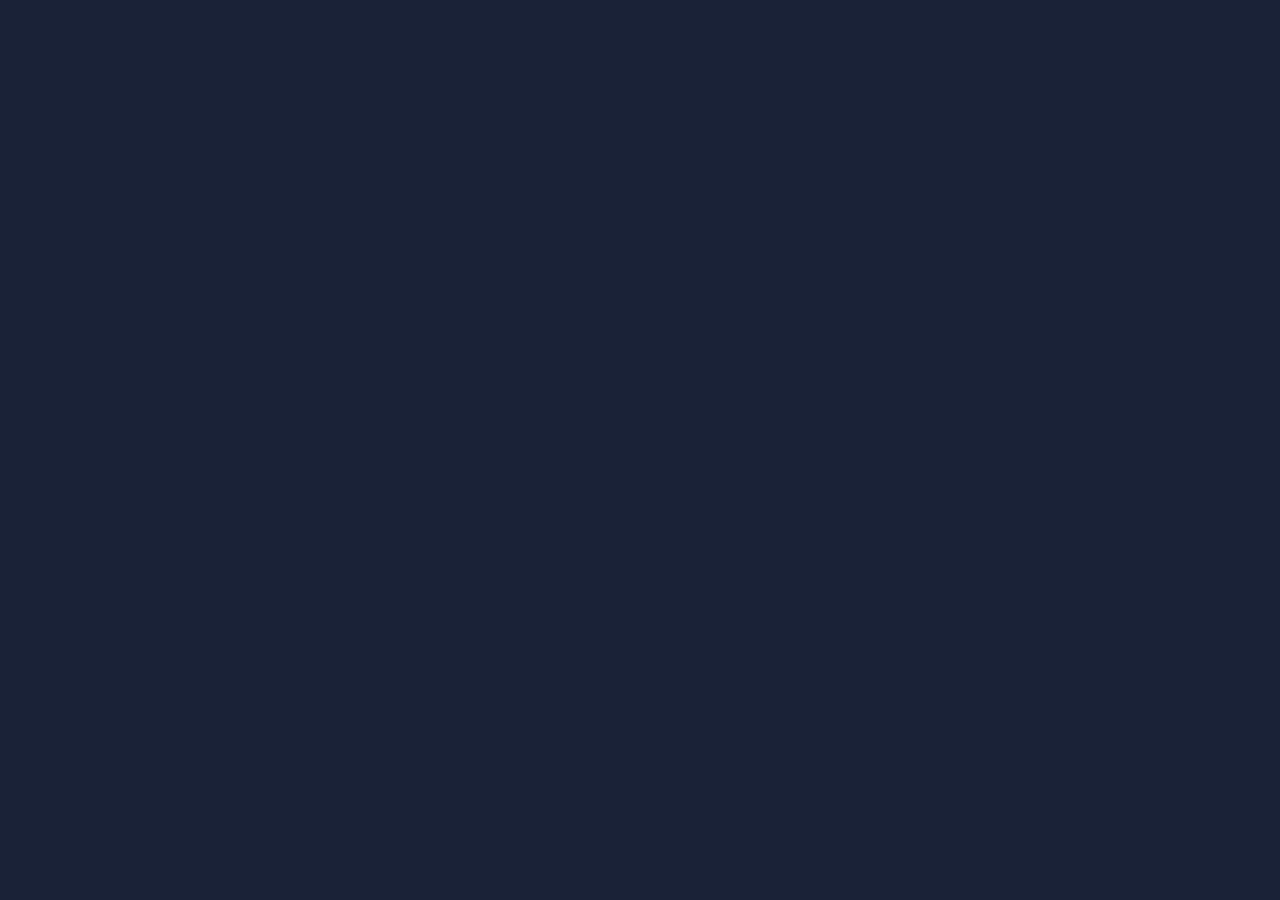
==== index.html @ cc8d0c23 "Add files via upload" ====
<!DOCTYPE html>
<html lang="en">
<head>
    <meta charset="UTF-8">
    <title>High Stakes Showdown Pro</title>
    <script src="https://cdnjs.cloudflare.com/ajax/libs/react/17.0.2/umd/react.development.js"></script>
    <script src="https://cdnjs.cloudflare.com/ajax/libs/react-dom/17.0.2/umd/react-dom.development.js"></script>
    <script src="https://cdnjs.cloudflare.com/ajax/libs/babel-standalone/6.26.0/babel.min.js"></script>
    <style>
        html, body {
            overflow: hidden;
            height: 100%;
            margin: 0;
            padding: 0;
        }
        body {
            font-family: 'Arial', sans-serif;
            background-color: #1a2238;
            color: #e0e0ff;
            display: flex;
            justify-content: center;
            align-items: center;
            min-height: 100vh;
            padding: 20px;
            box-sizing: border-box;
        }
        .game-container {
            background-color: #253659;
            border-radius: 20px;
            padding: 30px;
            width: 1000px;
            max-height: 90vh;
            box-shadow: 0 15px 30px rgba(0,0,0,0.4);
            position: relative;
            overflow: hidden;
        }
        .card-stack {
            display: flex;
            position: relative;
            height: 180px;
            margin: 10px 0;
        }
        .card {
            width: 120px;
            height: 180px;
            background-color: white;
            border-radius: 15px;
            display: flex;
            flex-direction: column;
            justify-content: center;
            align-items: center;
            color: black;
            font-size: 28px;
            font-weight: bold;
            box-shadow: 0 6px 12px rgba(0,0,0,0.2);
            position: absolute;
            transition: all 0.3s ease;
        }
        .card:hover {
            transform: translateY(-10px);
            z-index: 10;
        }
        .card::before {
            content: attr(data-suit);
            position: absolute;
            top: 10px;
            left: 10px;
            font-size: 20px;
        }
        .card::after {
            content: attr(data-suit);
            position: absolute;
            bottom: 10px;
            right: 10px;
            font-size: 20px;
        }
        .card.hidden {
            background-color: #7f8c8d;
            color: transparent;
        }
        .card.hidden::before,
        .card.hidden::after {
            display: none;
        }
        .card.heart, .card.diamond {
            color: red;
        }
        .card.club, .card.spade {
            color: black;
        }
        .player-area {
            display: flex;
            justify-content: space-between;
            margin-bottom: 20px;
            min-height: 220px;
        }
        .player-hand, .dealer-hand {
            display: flex;
            flex-direction: column;
            align-items: center;
            width: 48%;
            padding: 10px;
        }
        .hand-title {
            margin-bottom: 10px;
        }
        .hand-value {
            font-size: 18px;
            margin-top: 10px;
            font-weight: bold;
        }
        .game-controls {
            display: flex;
            justify-content: center;
            gap: 20px;
            margin-top: 20px;
        }
        .btn {
            background-color: #ff6b6b;
            color: white;
            border: none;
            padding: 12px 25px;
            border-radius: 8px;
            cursor: pointer;
            transition: all 0.3s ease;
            font-weight: bold;
            text-transform: uppercase;
        }
        .btn:hover {
            background-color: #ff4757;
            transform: translateY(-3px);
        }
        .btn.disabled {
            background-color: #7f8c8d;
            cursor: not-allowed;
            transform: none;
        }
        .game-info {
            text-align: center;
            margin-bottom: 20px;
        }
        .score-board {
            display: flex;
            justify-content: space-around;
            background-color: #2c3e50;
            padding: 15px;
            border-radius: 10px;
            margin-bottom: 20px;
        }
        .bank-display {
            position: absolute;
            top: 20px;
            right: 20px;
            background-color: #27ae60;
            color: white;
            padding: 10px 15px;
            border-radius: 8px;
            font-weight: bold;
            font-size: 18px;
            box-shadow: 0 4px 8px rgba(0,0,0,0.2);
        }
        .betting-area {
            display: flex;
            justify-content: center;
            align-items: center;
            gap: 20px;
            margin-bottom: 20px;
        }
        .multiplier-display {
            background-color: #2ecc71;
            color: white;
            padding: 10px 20px;
            border-radius: 8px;
        }
        .power-ups {
            display: flex;
            justify-content: center;
            gap: 15px;
            margin-bottom: 20px;
        }
        .power-up {
            background-color: #3498db;
            color: white;
            padding: 10px 15px;
            border-radius: 8px;
            cursor: pointer;
            transition: background-color 0.3s ease;
            text-align: center;
        }
        .power-up:hover {
            background-color: #2980b9;
        }
        .power-up.disabled {
            background-color: #7f8c8d;
            cursor: not-allowed;
        }
        .stats-panel {
            background-color: #34495e;
            padding: 15px;
            border-radius: 10px;
            margin-top: 20px;
            max-height: 150px;
            overflow-y: auto;
        }
        .bet-controls {
            display: flex;
            justify-content: center;
            align-items: center;
            gap: 15px;
            margin-bottom: 20px;
        }
        .bet-btn {
            background-color: #2ecc71;
            color: white;
            border: none;
            padding: 10px 15px;
            border-radius: 6px;
            cursor: pointer;
        }
        .bet-btn:disabled {
            background-color: #7f8c8d;
            cursor: not-allowed;
        }
        .confirm-bet-btn {
            background-color: #f39c12;
            color: white;
            border: none;
            padding: 10px 20px;
            border-radius: 8px;
            cursor: pointer;
            font-weight: bold;
        }
        .confirm-bet-btn:hover {
            background-color: #e67e22;
        }
        .confirm-bet-btn.disabled {
            background-color: #7f8c8d;
            cursor: not-allowed;
        }
        .winner-notification {
            position: fixed;
            top: 50%;
            left: 50%;
            transform: translate(-50%, -50%);
            background-color: rgba(0, 0, 0, 0.9);
            color: white;
            padding: 30px 50px;
            border-radius: 15px;
            font-size: 36px;
            font-weight: bold;
            text-align: center;
            z-index: 1000;
            box-shadow: 0 0 30px rgba(255, 215, 0, 0.7);
            animation: pulse 1.5s infinite;
            border: 3px solid gold;
        }
        .winner-notification.win {
            color: #2ecc71;
            border-color: #2ecc71;
        }
        .winner-notification.lose {
            color: #ff4757;
            border-color: #ff4757;
        }
        .winner-notification.tie {
            color: #f39c12;
            border-color: #f39c12;
        }
        @keyframes pulse {
            0% { transform: translate(-50%, -50%) scale(1); }
            50% { transform: translate(-50%, -50%) scale(1.05); }
            100% { transform: translate(-50%, -50%) scale(1); }
        }
    </style>
</head>
<body>
    <div id="root"></div>
    <script type="text/babel">
        const SUITS = ['♥', '♦', '♣', '♠'];
        const VALUES = ['2', '3', '4', '5', '6', '7', '8', '9', '10', 'J', 'Q', 'K', 'A'];

        function createDeck() {
            return SUITS.flatMap(suit => 
                VALUES.map(value => ({
                    suit,
                    value,
                    score: calculateCardScore(value),
                    color: ['♥', '♦'].includes(suit) ? 'red' : 'black'
                }))
            );
        }

        function calculateCardScore(value) {
            if (['J', 'Q', 'K'].includes(value)) return 10;
            if (value === 'A') return 11;
            return parseInt(value);
        }

        function shuffleDeck(deck) {
            for (let i = deck.length - 1; i > 0; i--) {
                const j = Math.floor(Math.random() * (i + 1));
                [deck[i], deck[j]] = [deck[j], deck[i]];
            }
            return deck;
        }

        function HighStakesShowdown() {
            const [deck, setDeck] = React.useState([]);
            const [playerHand, setPlayerHand] = React.useState([]);
            const [dealerHand, setDealerHand] = React.useState([]);
            const [gameStatus, setGameStatus] = React.useState('Place your bet to start');
            const [playerScore, setPlayerScore] = React.useState(0);
            const [dealerScore, setDealerScore] = React.useState(0);
            const [gameOver, setGameOver] = React.useState(true);
            const [betConfirmed, setBetConfirmed] = React.useState(false);
            const [showNotification, setShowNotification] = React.useState(false);
            const [notificationMessage, setNotificationMessage] = React.useState('');
            const [notificationType, setNotificationType] = React.useState('');
            
            const [playerBank, setPlayerBank] = React.useState(1000);
            const [currentBet, setCurrentBet] = React.useState(50);
            const [minBet, setMinBet] = React.useState(10);
            const [maxBet, setMaxBet] = React.useState(500);
            const [multiplier, setMultiplier] = React.useState(1);
            const [powerUps, setPowerUps] = React.useState({
                peekCard: { count: 3, active: true },
                doubleDown: { count: 2, active: true },
                insurance: { count: 1, active: true }
            });
            const [gameStats, setGameStats] = React.useState({
                totalGames: 0,
                wins: 0,
                losses: 0,
                highestWin: 0,
                totalBetAmount: 0
            });

            const displayNotification = (message, type) => {
                setNotificationMessage(message);
                setNotificationType(type);
                setShowNotification(true);
                setTimeout(() => {
                    setShowNotification(false);
                }, 3000);
            };

            const dealInitialCards = () => {
                const newDeck = shuffleDeck(createDeck());
                const initialPlayerHand = [newDeck.pop(), newDeck.pop()];
                const initialDealerHand = [newDeck.pop(), newDeck.pop()];

                setDeck(newDeck);
                setPlayerHand(initialPlayerHand);
                setDealerHand(initialDealerHand);
                setGameStatus('Your turn');
                setGameOver(false);
                setMultiplier(1);

                setPowerUps(prev => ({
                    peekCard: { ...prev.peekCard, active: prev.peekCard.count > 0 },
                    doubleDown: { ...prev.doubleDown, active: prev.doubleDown.count > 0 },
                    insurance: { ...prev.insurance, active: prev.insurance.count > 0 }
                }));

                setGameStats(prev => ({
                    ...prev,
                    totalGames: prev.totalGames + 1,
                    totalBetAmount: prev.totalBetAmount + currentBet
                }));
            };

            const startNewGame = () => {
                if (playerBank < minBet) {
                    setGameStatus('Game Over: Not enough funds!');
                    return;
                }
                setBetConfirmed(false);
                setGameStatus('Place your bet to start');
                setGameOver(true);
            };

            const confirmBet = () => {
                if (currentBet === 0) {
                    setGameStatus('You folded this hand');
                    setGameOver(true);
                    setGameStats(prev => ({
                        ...prev,
                        totalGames: prev.totalGames + 1
                    }));
                    return;
                }
                setBetConfirmed(true);
                dealInitialCards();
            };

            const calculateHandScore = (hand) => {
                let score = hand.reduce((sum, card) => sum + card.score, 0);
                let aces = hand.filter(card => card.value === 'A').length;

                while (score > 21 && aces > 0) {
                    score -= 10;
                    aces--;
                }

                return score;
            };

            const hitCard = () => {
                if (gameOver || !betConfirmed) return;

                const newCard = deck.pop();
                const newPlayerHand = [...playerHand, newCard];
                setPlayerHand(newPlayerHand);
                setDeck(deck);

                const newScore = calculateHandScore(newPlayerHand);
                if (newScore > 21) {
                    setGameStatus('Bust! You lose.');
                    setDealerScore(dealerScore + 1);
                    setPlayerBank(playerBank - currentBet);
                    setGameStats(prev => ({
                        ...prev,
                        losses: prev.losses + 1
                    }));
                    setGameOver(true);
                    displayNotification('BUST! YOU LOSE', 'lose');
                }
            };

            const stand = () => {
                if (gameOver || !betConfirmed) return;

                let currentDealerHand = [...dealerHand];
                let currentDeck = [...deck];
                let dealerCurrentScore = calculateHandScore(currentDealerHand);

                while (dealerCurrentScore < 17) {
                    const newCard = currentDeck.pop();
                    currentDealerHand.push(newCard);
                    dealerCurrentScore = calculateHandScore(currentDealerHand);
                }

                const playerCurrentScore = calculateHandScore(playerHand);
                
                setDealerHand(currentDealerHand);
                setDeck(currentDeck);

                let winAmount = currentBet * multiplier;

                if (dealerCurrentScore > 21 || playerCurrentScore > dealerCurrentScore) {
                    setGameStatus('You win!');
                    setPlayerScore(playerScore + 1);
                    setPlayerBank(playerBank + winAmount);
                    
                    setGameStats(prev => ({
                        ...prev,
                        wins: prev.wins + 1,
                        highestWin: Math.max(prev.highestWin, winAmount)
                    }));
                    displayNotification('YOU WIN!', 'win');
                } else if (playerCurrentScore < dealerCurrentScore) {
                    setGameStatus('Dealer wins!');
                    setDealerScore(dealerScore + 1);
                    setPlayerBank(playerBank - currentBet);
                    
                    setGameStats(prev => ({
                        ...prev,
                        losses: prev.losses + 1
                    }));
                    displayNotification('DEALER WINS', 'lose');
                } else {
                    setGameStatus('It\'s a tie!');
                    displayNotification('PUSH! IT\'S A TIE', 'tie');
                }

                setGameOver(true);
            };

            const usePowerUp = (powerUp) => {
                if (!betConfirmed) return;
                
                const currentPowerUp = powerUps[powerUp];
                if (currentPowerUp.count > 0 && currentPowerUp.active) {
                    switch(powerUp) {
                        case 'peekCard':
                            setPowerUps(prev => ({
                                ...prev, 
                                peekCard: { 
                                    count: prev.peekCard.count - 1, 
                                    active: prev.peekCard.count > 1 
                                }
                            }));
                            displayNotification('PEAKED AT DEALER\'S CARD', 'tie');
                            break;
                        case 'doubleDown':
                            if (playerBank >= currentBet * 2) {
                                setCurrentBet(currentBet * 2);
                                setMultiplier(2);
                                setPowerUps(prev => ({
                                    ...prev, 
                                    doubleDown: { 
                                        count: prev.doubleDown.count - 1, 
                                        active: prev.doubleDown.count > 1 
                                    }
                                }));
                                displayNotification('DOUBLED DOWN!', 'win');
                                hitCard();
                            } else {
                                setGameStatus('Not enough funds to double down!');
                            }
                            break;
                        case 'insurance':
                            setPowerUps(prev => ({
                                ...prev, 
                                insurance: { 
                                    count: prev.insurance.count - 1, 
                                    active: prev.insurance.count > 1 
                                }
                            }));
                            displayNotification('INSURANCE ACTIVATED', 'tie');
                            break;
                    }
                }
            };

            const adjustBet = (amount) => {
                const newBet = currentBet + amount;
                if (newBet >= 0 && newBet <= maxBet && newBet <= playerBank) {
                    setCurrentBet(newBet);
                }
            };

            const renderCard = (card, hidden = false, index) => {
                if (hidden) {
                    return (
                        <div 
                            key="hidden" 
                            className="card hidden" 
                            style={{ left: `${index * 40}px` }}
                        >
                            ?
                        </div>
                    );
                }
                return (
                    <div 
                        key={`${card.value}-${card.suit}`} 
                        className={`card ${card.color}`}
                        data-suit={card.suit}
                        style={{ left: `${index * 40}px` }}
                    >
                        {card.value}
                    </div>
                );
            };

            return (
                <div className="game-container">
                    {showNotification && (
                        <div className={`winner-notification ${notificationType}`}>
                            {notificationMessage}
                        </div>
                    )}

                    <div className="bank-display">
                        Bank: ${playerBank}
                    </div>

                    <div className="game-info">
                        <h1>High Stakes Showdown Pro</h1>
                        <p>{gameStatus}</p>
                    </div>

                    <div className="score-board">
                        <div>Player Score: {playerScore}</div>
                        <div>Dealer Score: {dealerScore}</div>
                    </div>

                    {!betConfirmed ? (
                        <div className="betting-area">
                            <div className="bet-controls">
                                <button 
                                    className="bet-btn" 
                                    onClick={() => adjustBet(-10)}
                                    disabled={currentBet <= 0}
                                >
                                    -
                                </button>
                                <div>Current Bet: ${currentBet}</div>
                                <button 
                                    className="bet-btn"
                                    onClick={() => adjustBet(10)}
                                    disabled={currentBet >= maxBet || currentBet >= playerBank}
                                >
                                    +
                                </button>
                            </div>
                            <button 
                                className="confirm-bet-btn"
                                onClick={confirmBet}
                            >
                                Confirm Bet
                            </button>
                        </div>
                    ) : (
                        <div className="betting-area">
                            <div className="multiplier-display">
                                Current Bet: ${currentBet} (Multiplier: {multiplier}x)
                            </div>
                        </div>
                    )}

                    <div className="player-area">
                        <div className="dealer-hand">
                            <h3 className="hand-title">Dealer's Hand</h3>
                            <div className="card-stack">
                                {dealerHand.map((card, index) => 
                                    renderCard(card, !gameOver && index === 0 && betConfirmed, index)
                                )}
                            </div>
                            {betConfirmed && (
                                <div className="hand-value">
                                    {gameOver ? `Total: ${calculateHandScore(dealerHand)}` : ''}
                                </div>
                            )}
                        </div>

                        <div className="player-hand">
                            <h3 className="hand-title">Your Hand</h3>
                            <div className="card-stack">
                                {playerHand.map((card, index) => 
                                    renderCard(card, false, index)
                                )}
                            </div>
                            {betConfirmed && (
                                <div className="hand-value">
                                    Total: {calculateHandScore(playerHand)}
                                </div>
                            )}
                        </div>
                    </div>

                    {betConfirmed ? (
                        <div className="game-controls">
                            <button 
                                className={`btn ${gameOver ? 'disabled' : ''}`} 
                                onClick={hitCard}
                                disabled={gameOver}
                            >
                                Hit
                            </button>
                            <button 
                                className={`btn ${gameOver ? 'disabled' : ''}`}
                                onClick={stand}
                                disabled={gameOver}
                            >
                                Stand
                            </button>
                            <button 
                                className="btn"
                                onClick={startNewGame}
                            >
                                New Game
                            </button>
                        </div>
                    ) : null}

                    {betConfirmed && (
                        <div className="power-ups">
                            {Object.entries(powerUps).map(([name, powerUp]) => (
                                <div 
                                    key={name} 
                                    className={`power-up ${!powerUp.active ? 'disabled' : ''}`}
                                    onClick={() => usePowerUp(name)}
                                >
                                    {name} ({powerUp.count})
                                </div>
                            ))}
                        </div>
                    )}

                    <div className="stats-panel">
                        <h3>Game Statistics</h3>
                        <p>Total Games: {gameStats.totalGames}</p>
                        <p>Wins: {gameStats.wins}</p>
                        <p>Losses: {gameStats.losses}</p>
                        <p>Highest Win: ${gameStats.highestWin}</p>
                        <p>Total Bet Amount: ${gameStats.totalBetAmount}</p>
                    </div>
                </div>
            );
        }

        ReactDOM.render(<HighStakesShowdown />, document.getElementById('root'));
    </script>
</body>
</html>
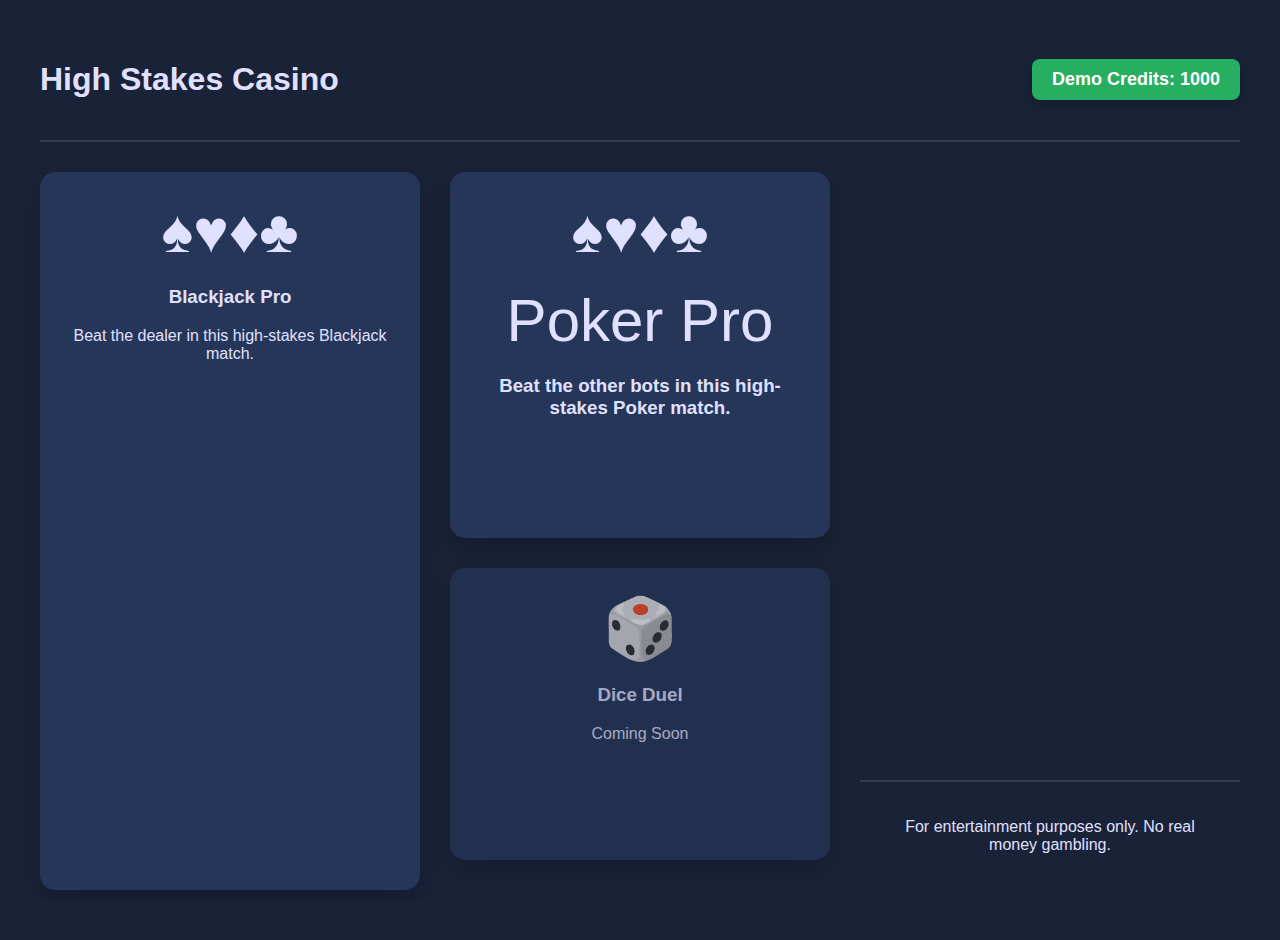
==== commit 6702e640: "Add files via upload" ====
--- a/index.html
+++ b/index.html
@@ -2,696 +2,40 @@
 <html lang="en">
 <head>
     <meta charset="UTF-8">
-    <title>High Stakes Showdown Pro</title>
-    <script src="https://cdnjs.cloudflare.com/ajax/libs/react/17.0.2/umd/react.development.js"></script>
-    <script src="https://cdnjs.cloudflare.com/ajax/libs/react-dom/17.0.2/umd/react-dom.development.js"></script>
-    <script src="https://cdnjs.cloudflare.com/ajax/libs/babel-standalone/6.26.0/babel.min.js"></script>
-    <style>
-        html, body {
-            overflow: hidden;
-            height: 100%;
-            margin: 0;
-            padding: 0;
-        }
-        body {
-            font-family: 'Arial', sans-serif;
-            background-color: #1a2238;
-            color: #e0e0ff;
-            display: flex;
-            justify-content: center;
-            align-items: center;
-            min-height: 100vh;
-            padding: 20px;
-            box-sizing: border-box;
-        }
-        .game-container {
-            background-color: #253659;
-            border-radius: 20px;
-            padding: 30px;
-            width: 1000px;
-            max-height: 90vh;
-            box-shadow: 0 15px 30px rgba(0,0,0,0.4);
-            position: relative;
-            overflow: hidden;
-        }
-        .card-stack {
-            display: flex;
-            position: relative;
-            height: 180px;
-            margin: 10px 0;
-        }
-        .card {
-            width: 120px;
-            height: 180px;
-            background-color: white;
-            border-radius: 15px;
-            display: flex;
-            flex-direction: column;
-            justify-content: center;
-            align-items: center;
-            color: black;
-            font-size: 28px;
-            font-weight: bold;
-            box-shadow: 0 6px 12px rgba(0,0,0,0.2);
-            position: absolute;
-            transition: all 0.3s ease;
-        }
-        .card:hover {
-            transform: translateY(-10px);
-            z-index: 10;
-        }
-        .card::before {
-            content: attr(data-suit);
-            position: absolute;
-            top: 10px;
-            left: 10px;
-            font-size: 20px;
-        }
-        .card::after {
-            content: attr(data-suit);
-            position: absolute;
-            bottom: 10px;
-            right: 10px;
-            font-size: 20px;
-        }
-        .card.hidden {
-            background-color: #7f8c8d;
-            color: transparent;
-        }
-        .card.hidden::before,
-        .card.hidden::after {
-            display: none;
-        }
-        .card.heart, .card.diamond {
-            color: red;
-        }
-        .card.club, .card.spade {
-            color: black;
-        }
-        .player-area {
-            display: flex;
-            justify-content: space-between;
-            margin-bottom: 20px;
-            min-height: 220px;
-        }
-        .player-hand, .dealer-hand {
-            display: flex;
-            flex-direction: column;
-            align-items: center;
-            width: 48%;
-            padding: 10px;
-        }
-        .hand-title {
-            margin-bottom: 10px;
-        }
-        .hand-value {
-            font-size: 18px;
-            margin-top: 10px;
-            font-weight: bold;
-        }
-        .game-controls {
-            display: flex;
-            justify-content: center;
-            gap: 20px;
-            margin-top: 20px;
-        }
-        .btn {
-            background-color: #ff6b6b;
-            color: white;
-            border: none;
-            padding: 12px 25px;
-            border-radius: 8px;
-            cursor: pointer;
-            transition: all 0.3s ease;
-            font-weight: bold;
-            text-transform: uppercase;
-        }
-        .btn:hover {
-            background-color: #ff4757;
-            transform: translateY(-3px);
-        }
-        .btn.disabled {
-            background-color: #7f8c8d;
-            cursor: not-allowed;
-            transform: none;
-        }
-        .game-info {
-            text-align: center;
-            margin-bottom: 20px;
-        }
-        .score-board {
-            display: flex;
-            justify-content: space-around;
-            background-color: #2c3e50;
-            padding: 15px;
-            border-radius: 10px;
-            margin-bottom: 20px;
-        }
-        .bank-display {
-            position: absolute;
-            top: 20px;
-            right: 20px;
-            background-color: #27ae60;
-            color: white;
-            padding: 10px 15px;
-            border-radius: 8px;
-            font-weight: bold;
-            font-size: 18px;
-            box-shadow: 0 4px 8px rgba(0,0,0,0.2);
-        }
-        .betting-area {
-            display: flex;
-            justify-content: center;
-            align-items: center;
-            gap: 20px;
-            margin-bottom: 20px;
-        }
-        .multiplier-display {
-            background-color: #2ecc71;
-            color: white;
-            padding: 10px 20px;
-            border-radius: 8px;
-        }
-        .power-ups {
-            display: flex;
-            justify-content: center;
-            gap: 15px;
-            margin-bottom: 20px;
-        }
-        .power-up {
-            background-color: #3498db;
-            color: white;
-            padding: 10px 15px;
-            border-radius: 8px;
-            cursor: pointer;
-            transition: background-color 0.3s ease;
-            text-align: center;
-        }
-        .power-up:hover {
-            background-color: #2980b9;
-        }
-        .power-up.disabled {
-            background-color: #7f8c8d;
-            cursor: not-allowed;
-        }
-        .stats-panel {
-            background-color: #34495e;
-            padding: 15px;
-            border-radius: 10px;
-            margin-top: 20px;
-            max-height: 150px;
-            overflow-y: auto;
-        }
-        .bet-controls {
-            display: flex;
-            justify-content: center;
-            align-items: center;
-            gap: 15px;
-            margin-bottom: 20px;
-        }
-        .bet-btn {
-            background-color: #2ecc71;
-            color: white;
-            border: none;
-            padding: 10px 15px;
-            border-radius: 6px;
-            cursor: pointer;
-        }
-        .bet-btn:disabled {
-            background-color: #7f8c8d;
-            cursor: not-allowed;
-        }
-        .confirm-bet-btn {
-            background-color: #f39c12;
-            color: white;
-            border: none;
-            padding: 10px 20px;
-            border-radius: 8px;
-            cursor: pointer;
-            font-weight: bold;
-        }
-        .confirm-bet-btn:hover {
-            background-color: #e67e22;
-        }
-        .confirm-bet-btn.disabled {
-            background-color: #7f8c8d;
-            cursor: not-allowed;
-        }
-        .winner-notification {
-            position: fixed;
-            top: 50%;
-            left: 50%;
-            transform: translate(-50%, -50%);
-            background-color: rgba(0, 0, 0, 0.9);
-            color: white;
-            padding: 30px 50px;
-            border-radius: 15px;
-            font-size: 36px;
-            font-weight: bold;
-            text-align: center;
-            z-index: 1000;
-            box-shadow: 0 0 30px rgba(255, 215, 0, 0.7);
-            animation: pulse 1.5s infinite;
-            border: 3px solid gold;
-        }
-        .winner-notification.win {
-            color: #2ecc71;
-            border-color: #2ecc71;
-        }
-        .winner-notification.lose {
-            color: #ff4757;
-            border-color: #ff4757;
-        }
-        .winner-notification.tie {
-            color: #f39c12;
-            border-color: #f39c12;
-        }
-        @keyframes pulse {
-            0% { transform: translate(-50%, -50%) scale(1); }
-            50% { transform: translate(-50%, -50%) scale(1.05); }
-            100% { transform: translate(-50%, -50%) scale(1); }
-        }
-    </style>
+    <meta name="viewport" content="width=device-width, initial-scale=1.0">
+    <title>High Stakes Casino</title>
+    <link rel="stylesheet" href="css/styles.css">
 </head>
 <body>
-    <div id="root"></div>
-    <script type="text/babel">
-        const SUITS = ['♥', '♦', '♣', '♠'];
-        const VALUES = ['2', '3', '4', '5', '6', '7', '8', '9', '10', 'J', 'Q', 'K', 'A'];
-
-        function createDeck() {
-            return SUITS.flatMap(suit => 
-                VALUES.map(value => ({
-                    suit,
-                    value,
-                    score: calculateCardScore(value),
-                    color: ['♥', '♦'].includes(suit) ? 'red' : 'black'
-                }))
-            );
-        }
-
-        function calculateCardScore(value) {
-            if (['J', 'Q', 'K'].includes(value)) return 10;
-            if (value === 'A') return 11;
-            return parseInt(value);
-        }
-
-        function shuffleDeck(deck) {
-            for (let i = deck.length - 1; i > 0; i--) {
-                const j = Math.floor(Math.random() * (i + 1));
-                [deck[i], deck[j]] = [deck[j], deck[i]];
-            }
-            return deck;
-        }
-
-        function HighStakesShowdown() {
-            const [deck, setDeck] = React.useState([]);
-            const [playerHand, setPlayerHand] = React.useState([]);
-            const [dealerHand, setDealerHand] = React.useState([]);
-            const [gameStatus, setGameStatus] = React.useState('Place your bet to start');
-            const [playerScore, setPlayerScore] = React.useState(0);
-            const [dealerScore, setDealerScore] = React.useState(0);
-            const [gameOver, setGameOver] = React.useState(true);
-            const [betConfirmed, setBetConfirmed] = React.useState(false);
-            const [showNotification, setShowNotification] = React.useState(false);
-            const [notificationMessage, setNotificationMessage] = React.useState('');
-            const [notificationType, setNotificationType] = React.useState('');
+    <div class="casino-container">
+        <header class="casino-header">
+            <h1>High Stakes Casino</h1>
+            <div class="bank-display">Demo Credits: 1000</div>
+        </header>
+        
+        <div class="games-grid">
+            <div class="game-card" onclick="window.location.href='games/blackjack/index.html'">
+                <div class="game-icon">♠♥♦♣</div>
+                <h3>Blackjack Pro</h3>
+                <p>Beat the dealer in this high-stakes Blackjack match.</p>
+            </div>
+        <div class="games-grid">
+            <div class="game-card" onclick="window.location.href='games/Poker/index.html'">
+                <div class="game-icon">♠♥♦♣</div>
+                <div class="game-icon">Poker Pro</div>
+                <h3>Beat the other bots in this high-stakes Poker match.</h3>
+            </div>
             
-            const [playerBank, setPlayerBank] = React.useState(1000);
-            const [currentBet, setCurrentBet] = React.useState(50);
-            const [minBet, setMinBet] = React.useState(10);
-            const [maxBet, setMaxBet] = React.useState(500);
-            const [multiplier, setMultiplier] = React.useState(1);
-            const [powerUps, setPowerUps] = React.useState({
-                peekCard: { count: 3, active: true },
-                doubleDown: { count: 2, active: true },
-                insurance: { count: 1, active: true }
-            });
-            const [gameStats, setGameStats] = React.useState({
-                totalGames: 0,
-                wins: 0,
-                losses: 0,
-                highestWin: 0,
-                totalBetAmount: 0
-            });
-
-            const displayNotification = (message, type) => {
-                setNotificationMessage(message);
-                setNotificationType(type);
-                setShowNotification(true);
-                setTimeout(() => {
-                    setShowNotification(false);
-                }, 3000);
-            };
-
-            const dealInitialCards = () => {
-                const newDeck = shuffleDeck(createDeck());
-                const initialPlayerHand = [newDeck.pop(), newDeck.pop()];
-                const initialDealerHand = [newDeck.pop(), newDeck.pop()];
-
-                setDeck(newDeck);
-                setPlayerHand(initialPlayerHand);
-                setDealerHand(initialDealerHand);
-                setGameStatus('Your turn');
-                setGameOver(false);
-                setMultiplier(1);
-
-                setPowerUps(prev => ({
-                    peekCard: { ...prev.peekCard, active: prev.peekCard.count > 0 },
-                    doubleDown: { ...prev.doubleDown, active: prev.doubleDown.count > 0 },
-                    insurance: { ...prev.insurance, active: prev.insurance.count > 0 }
-                }));
-
-                setGameStats(prev => ({
-                    ...prev,
-                    totalGames: prev.totalGames + 1,
-                    totalBetAmount: prev.totalBetAmount + currentBet
-                }));
-            };
-
-            const startNewGame = () => {
-                if (playerBank < minBet) {
-                    setGameStatus('Game Over: Not enough funds!');
-                    return;
-                }
-                setBetConfirmed(false);
-                setGameStatus('Place your bet to start');
-                setGameOver(true);
-            };
-
-            const confirmBet = () => {
-                if (currentBet === 0) {
-                    setGameStatus('You folded this hand');
-                    setGameOver(true);
-                    setGameStats(prev => ({
-                        ...prev,
-                        totalGames: prev.totalGames + 1
-                    }));
-                    return;
-                }
-                setBetConfirmed(true);
-                dealInitialCards();
-            };
-
-            const calculateHandScore = (hand) => {
-                let score = hand.reduce((sum, card) => sum + card.score, 0);
-                let aces = hand.filter(card => card.value === 'A').length;
-
-                while (score > 21 && aces > 0) {
-                    score -= 10;
-                    aces--;
-                }
-
-                return score;
-            };
-
-            const hitCard = () => {
-                if (gameOver || !betConfirmed) return;
-
-                const newCard = deck.pop();
-                const newPlayerHand = [...playerHand, newCard];
-                setPlayerHand(newPlayerHand);
-                setDeck(deck);
-
-                const newScore = calculateHandScore(newPlayerHand);
-                if (newScore > 21) {
-                    setGameStatus('Bust! You lose.');
-                    setDealerScore(dealerScore + 1);
-                    setPlayerBank(playerBank - currentBet);
-                    setGameStats(prev => ({
-                        ...prev,
-                        losses: prev.losses + 1
-                    }));
-                    setGameOver(true);
-                    displayNotification('BUST! YOU LOSE', 'lose');
-                }
-            };
-
-            const stand = () => {
-                if (gameOver || !betConfirmed) return;
-
-                let currentDealerHand = [...dealerHand];
-                let currentDeck = [...deck];
-                let dealerCurrentScore = calculateHandScore(currentDealerHand);
-
-                while (dealerCurrentScore < 17) {
-                    const newCard = currentDeck.pop();
-                    currentDealerHand.push(newCard);
-                    dealerCurrentScore = calculateHandScore(currentDealerHand);
-                }
-
-                const playerCurrentScore = calculateHandScore(playerHand);
-                
-                setDealerHand(currentDealerHand);
-                setDeck(currentDeck);
-
-                let winAmount = currentBet * multiplier;
-
-                if (dealerCurrentScore > 21 || playerCurrentScore > dealerCurrentScore) {
-                    setGameStatus('You win!');
-                    setPlayerScore(playerScore + 1);
-                    setPlayerBank(playerBank + winAmount);
-                    
-                    setGameStats(prev => ({
-                        ...prev,
-                        wins: prev.wins + 1,
-                        highestWin: Math.max(prev.highestWin, winAmount)
-                    }));
-                    displayNotification('YOU WIN!', 'win');
-                } else if (playerCurrentScore < dealerCurrentScore) {
-                    setGameStatus('Dealer wins!');
-                    setDealerScore(dealerScore + 1);
-                    setPlayerBank(playerBank - currentBet);
-                    
-                    setGameStats(prev => ({
-                        ...prev,
-                        losses: prev.losses + 1
-                    }));
-                    displayNotification('DEALER WINS', 'lose');
-                } else {
-                    setGameStatus('It\'s a tie!');
-                    displayNotification('PUSH! IT\'S A TIE', 'tie');
-                }
-
-                setGameOver(true);
-            };
-
-            const usePowerUp = (powerUp) => {
-                if (!betConfirmed) return;
-                
-                const currentPowerUp = powerUps[powerUp];
-                if (currentPowerUp.count > 0 && currentPowerUp.active) {
-                    switch(powerUp) {
-                        case 'peekCard':
-                            setPowerUps(prev => ({
-                                ...prev, 
-                                peekCard: { 
-                                    count: prev.peekCard.count - 1, 
-                                    active: prev.peekCard.count > 1 
-                                }
-                            }));
-                            displayNotification('PEAKED AT DEALER\'S CARD', 'tie');
-                            break;
-                        case 'doubleDown':
-                            if (playerBank >= currentBet * 2) {
-                                setCurrentBet(currentBet * 2);
-                                setMultiplier(2);
-                                setPowerUps(prev => ({
-                                    ...prev, 
-                                    doubleDown: { 
-                                        count: prev.doubleDown.count - 1, 
-                                        active: prev.doubleDown.count > 1 
-                                    }
-                                }));
-                                displayNotification('DOUBLED DOWN!', 'win');
-                                hitCard();
-                            } else {
-                                setGameStatus('Not enough funds to double down!');
-                            }
-                            break;
-                        case 'insurance':
-                            setPowerUps(prev => ({
-                                ...prev, 
-                                insurance: { 
-                                    count: prev.insurance.count - 1, 
-                                    active: prev.insurance.count > 1 
-                                }
-                            }));
-                            displayNotification('INSURANCE ACTIVATED', 'tie');
-                            break;
-                    }
-                }
-            };
-
-            const adjustBet = (amount) => {
-                const newBet = currentBet + amount;
-                if (newBet >= 0 && newBet <= maxBet && newBet <= playerBank) {
-                    setCurrentBet(newBet);
-                }
-            };
-
-            const renderCard = (card, hidden = false, index) => {
-                if (hidden) {
-                    return (
-                        <div 
-                            key="hidden" 
-                            className="card hidden" 
-                            style={{ left: `${index * 40}px` }}
-                        >
-                            ?
-                        </div>
-                    );
-                }
-                return (
-                    <div 
-                        key={`${card.value}-${card.suit}`} 
-                        className={`card ${card.color}`}
-                        data-suit={card.suit}
-                        style={{ left: `${index * 40}px` }}
-                    >
-                        {card.value}
-                    </div>
-                );
-            };
-
-            return (
-                <div className="game-container">
-                    {showNotification && (
-                        <div className={`winner-notification ${notificationType}`}>
-                            {notificationMessage}
-                        </div>
-                    )}
-
-                    <div className="bank-display">
-                        Bank: ${playerBank}
-                    </div>
-
-                    <div className="game-info">
-                        <h1>High Stakes Showdown Pro</h1>
-                        <p>{gameStatus}</p>
-                    </div>
-
-                    <div className="score-board">
-                        <div>Player Score: {playerScore}</div>
-                        <div>Dealer Score: {dealerScore}</div>
-                    </div>
-
-                    {!betConfirmed ? (
-                        <div className="betting-area">
-                            <div className="bet-controls">
-                                <button 
-                                    className="bet-btn" 
-                                    onClick={() => adjustBet(-10)}
-                                    disabled={currentBet <= 0}
-                                >
-                                    -
-                                </button>
-                                <div>Current Bet: ${currentBet}</div>
-                                <button 
-                                    className="bet-btn"
-                                    onClick={() => adjustBet(10)}
-                                    disabled={currentBet >= maxBet || currentBet >= playerBank}
-                                >
-                                    +
-                                </button>
-                            </div>
-                            <button 
-                                className="confirm-bet-btn"
-                                onClick={confirmBet}
-                            >
-                                Confirm Bet
-                            </button>
-                        </div>
-                    ) : (
-                        <div className="betting-area">
-                            <div className="multiplier-display">
-                                Current Bet: ${currentBet} (Multiplier: {multiplier}x)
-                            </div>
-                        </div>
-                    )}
-
-                    <div className="player-area">
-                        <div className="dealer-hand">
-                            <h3 className="hand-title">Dealer's Hand</h3>
-                            <div className="card-stack">
-                                {dealerHand.map((card, index) => 
-                                    renderCard(card, !gameOver && index === 0 && betConfirmed, index)
-                                )}
-                            </div>
-                            {betConfirmed && (
-                                <div className="hand-value">
-                                    {gameOver ? `Total: ${calculateHandScore(dealerHand)}` : ''}
-                                </div>
-                            )}
-                        </div>
-
-                        <div className="player-hand">
-                            <h3 className="hand-title">Your Hand</h3>
-                            <div className="card-stack">
-                                {playerHand.map((card, index) => 
-                                    renderCard(card, false, index)
-                                )}
-                            </div>
-                            {betConfirmed && (
-                                <div className="hand-value">
-                                    Total: {calculateHandScore(playerHand)}
-                                </div>
-                            )}
-                        </div>
-                    </div>
-
-                    {betConfirmed ? (
-                        <div className="game-controls">
-                            <button 
-                                className={`btn ${gameOver ? 'disabled' : ''}`} 
-                                onClick={hitCard}
-                                disabled={gameOver}
-                            >
-                                Hit
-                            </button>
-                            <button 
-                                className={`btn ${gameOver ? 'disabled' : ''}`}
-                                onClick={stand}
-                                disabled={gameOver}
-                            >
-                                Stand
-                            </button>
-                            <button 
-                                className="btn"
-                                onClick={startNewGame}
-                            >
-                                New Game
-                            </button>
-                        </div>
-                    ) : null}
-
-                    {betConfirmed && (
-                        <div className="power-ups">
-                            {Object.entries(powerUps).map(([name, powerUp]) => (
-                                <div 
-                                    key={name} 
-                                    className={`power-up ${!powerUp.active ? 'disabled' : ''}`}
-                                    onClick={() => usePowerUp(name)}
-                                >
-                                    {name} ({powerUp.count})
-                                </div>
-                            ))}
-                        </div>
-                    )}
-
-                    <div className="stats-panel">
-                        <h3>Game Statistics</h3>
-                        <p>Total Games: {gameStats.totalGames}</p>
-                        <p>Wins: {gameStats.wins}</p>
-                        <p>Losses: {gameStats.losses}</p>
-                        <p>Highest Win: ${gameStats.highestWin}</p>
-                        <p>Total Bet Amount: ${gameStats.totalBetAmount}</p>
-                    </div>
-                </div>
-            );
-        }
-
-        ReactDOM.render(<HighStakesShowdown />, document.getElementById('root'));
-    </script>
+            <div class="game-card coming-soon">
+                <div class="game-icon">🎲</div>
+                <h3>Dice Duel</h3>
+                <p>Coming Soon</p>
+            </div>
+        </div>
+        
+        <footer class="casino-footer">
+            <p>For entertainment purposes only. No real money gambling.</p>
+        </footer>
+    </div>
 </body>
 </html>--- a/css/styles.css
+++ b/css/styles.css
@@ -0,0 +1,141 @@
+/* Base Styles */
+html, body {
+    overflow-x: hidden;
+    height: 100%;
+    margin: 0;
+    padding: 0;
+    font-family: 'Arial', sans-serif;
+    background-color: #1a2238;
+    color: #e0e0ff;
+}
+
+.casino-container {
+    max-width: 1200px;
+    margin: 0 auto;
+    padding: 20px;
+    min-height: 100vh;
+    display: flex;
+    flex-direction: column;
+}
+
+.casino-header {
+    display: flex;
+    justify-content: space-between;
+    align-items: center;
+    padding: 20px 0;
+    border-bottom: 2px solid #2c3e50;
+    margin-bottom: 30px;
+}
+
+.bank-display {
+    background-color: #27ae60;
+    color: white;
+    padding: 10px 20px;
+    border-radius: 8px;
+    font-weight: bold;
+    font-size: 18px;
+    box-shadow: 0 4px 8px rgba(0,0,0,0.2);
+}
+
+.games-grid {
+    display: grid;
+    grid-template-columns: repeat(auto-fill, minmax(300px, 1fr));
+    gap: 30px;
+    flex-grow: 1;
+    margin-bottom: 30px;
+}
+
+.game-card {
+    background-color: #253659;
+    border-radius: 15px;
+    padding: 25px;
+    text-align: center;
+    cursor: pointer;
+    transition: all 0.3s ease;
+    box-shadow: 0 10px 20px rgba(0,0,0,0.2);
+}
+
+.game-card:hover {
+    transform: translateY(-10px);
+    box-shadow: 0 15px 30px rgba(0,0,0,0.3);
+}
+
+.game-card.coming-soon {
+    opacity: 0.7;
+    cursor: not-allowed;
+}
+
+.game-icon {
+    font-size: 60px;
+    margin-bottom: 20px;
+}
+
+.casino-footer {
+    text-align: center;
+    padding: 20px;
+    border-top: 2px solid #2c3e50;
+    margin-top: auto;
+}
+
+/* Shared Game Styles */
+.btn {
+    background-color: #ff6b6b;
+    color: white;
+    border: none;
+    padding: 12px 25px;
+    border-radius: 8px;
+    cursor: pointer;
+    transition: all 0.3s ease;
+    font-weight: bold;
+    text-transform: uppercase;
+}
+
+.btn:hover {
+    background-color: #ff4757;
+    transform: translateY(-3px);
+}
+
+.btn.disabled {
+    background-color: #7f8c8d;
+    cursor: not-allowed;
+    transform: none;
+}
+
+.winner-notification {
+    position: fixed;
+    top: 50%;
+    left: 50%;
+    transform: translate(-50%, -50%);
+    background-color: rgba(0, 0, 0, 0.9);
+    color: white;
+    padding: 30px 50px;
+    border-radius: 15px;
+    font-size: 36px;
+    font-weight: bold;
+    text-align: center;
+    z-index: 1000;
+    box-shadow: 0 0 30px rgba(255, 215, 0, 0.7);
+    animation: pulse 1.5s infinite;
+    border: 3px solid gold;
+}
+
+.winner-notification.win {
+    color: #2ecc71;
+    border-color: #2ecc71;
+}
+
+.winner-notification.lose {
+    color: #ff4757;
+    border-color: #ff4757;
+}
+
+.winner-notification.tie {
+    color: #f39c12;
+    border-color: #f39c12;
+}
+
+@keyframes pulse {
+    0% { transform: translate(-50%, -50%) scale(1); }
+    50% { transform: translate(-50%, -50%) scale(1.05); }
+    100% { transform: translate(-50%, -50%) scale(1); }
+}